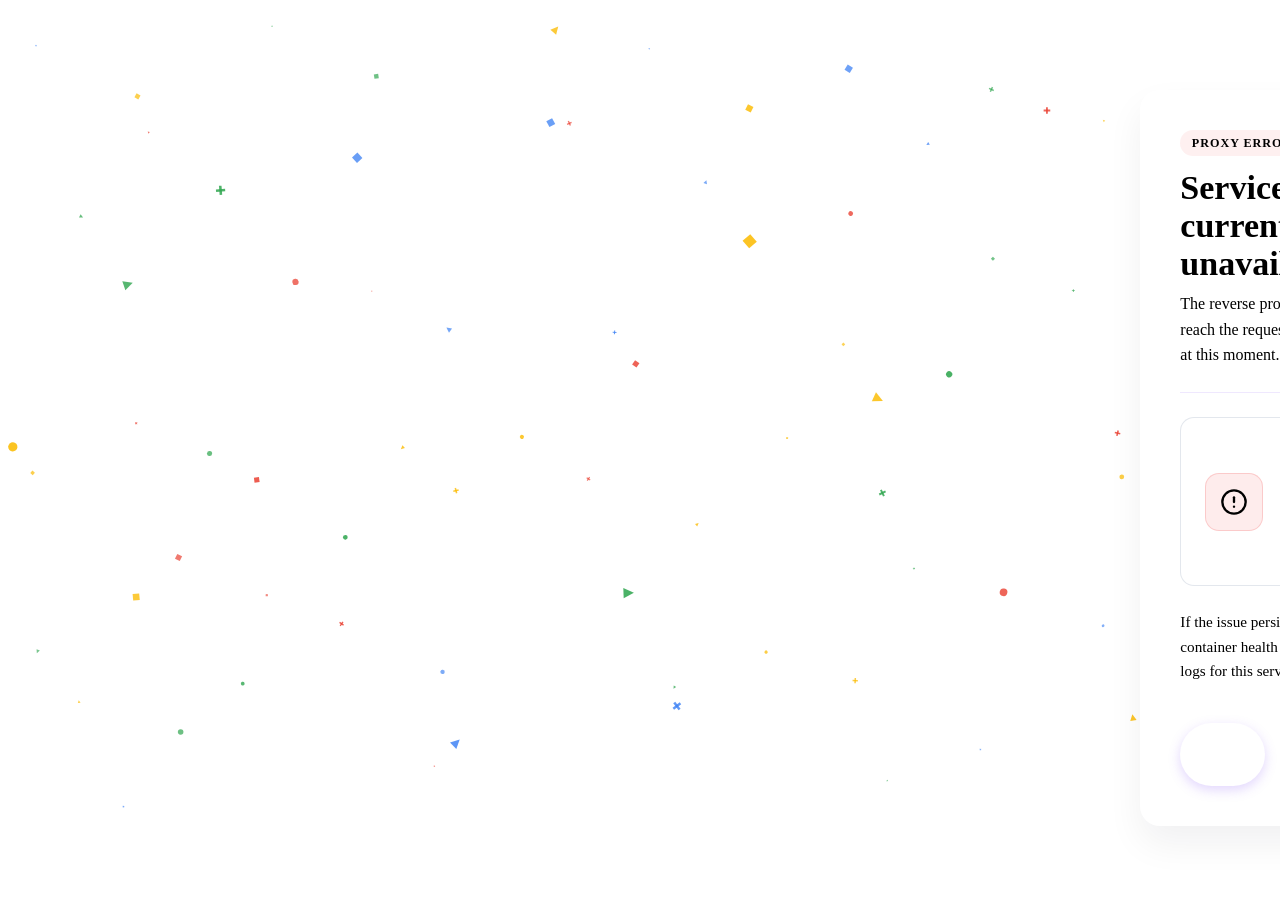
==== tools/docker/applications/nginx/configs/html/index/service-unavailable.html @ beee0c00 "feat: add PostgreSQL stack, implement service-specific error pages, and improve catalog generation l" ====
<!DOCTYPE html>
<html lang="en">

<head>
    <meta charset="UTF-8">
    <meta name="viewport" content="width=device-width, initial-scale=1.0">
    <title>Service Unavailable</title>
    <link rel="stylesheet" href="/styles.css">
    <style>
        body {
            display: flex;
            align-items: center;
            justify-content: center;
            min-height: 100vh;
        }

        .shell {
            width: min(760px, 94vw);
            padding: 0;
        }

        .error-card {
            background: linear-gradient(180deg, #ffffff 0%, var(--surface-soft) 100%);
            border: 1px solid var(--card-border);
            border-radius: 20px;
            padding: 2.5rem;
            box-shadow: 0 18px 36px rgba(16, 24, 40, 0.06);
            display: flex;
            flex-direction: column;
            gap: 1.5rem;
            animation: rise .45s ease both;
        }

        .header-section {
            border-bottom: 1px solid rgba(139, 92, 246, 0.14);
            padding-bottom: 1.5rem;
        }

        .eyebrow {
            display: inline-flex;
            align-items: center;
            gap: 0.45rem;
            padding: 0.34rem 0.72rem;
            border-radius: 999px;
            font-size: 0.76rem;
            font-weight: 700;
            letter-spacing: 0.08em;
            text-transform: uppercase;
            margin-bottom: 0.8rem;
        }

        .title {
            font-size: clamp(26px, 3vw, 34px);
            margin: 0 0 0.5rem;
        }

        .subtitle {
            margin: 0;
            color: var(--muted);
            line-height: 1.6;
        }

        .service-box {
            background: rgba(255, 255, 255, 0.7);
            border: 1px solid rgba(148, 163, 184, 0.26);
            border-radius: 14px;
            padding: 1.5rem;
            display: flex;
            align-items: center;
            gap: 1.2rem;
        }

        .service-icon-large {
            width: 56px;
            height: 56px;
            border-radius: 14px;
            background: rgba(239, 68, 68, 0.1);
            color: var(--danger);
            display: grid;
            place-items: center;
            flex-shrink: 0;
            border: 1px solid rgba(239, 68, 68, 0.2);
        }

        .service-icon-large svg {
            width: 28px;
            height: 28px;
        }

        .service-details {
            display: grid;
            gap: 0.2rem;
        }

        .service-label {
            font-size: 0.75rem;
            font-weight: 700;
            color: var(--muted);
            text-transform: uppercase;
            letter-spacing: 0.08em;
            margin: 0;
        }

        .service-name {
            font-size: 1.5rem;
            font-weight: 700;
            color: var(--text);
            margin: 0;
            word-break: break-word;
            line-height: 1.2;
        }

        .actions {
            margin-top: 1rem;
            display: flex;
            gap: 1rem;
        }

        .btn {
            display: inline-flex;
            align-items: center;
            justify-content: center;
            padding: 0.76rem 1.4rem;
            border-radius: 999px;
            font-weight: 600;
            font-size: 0.95rem;
            text-decoration: none;
            cursor: pointer;
            transition: transform 120ms ease, filter 120ms ease, box-shadow 120ms ease;
            border: 0;
        }

        .btn:hover {
            transform: translateY(-1px);
            filter: brightness(1.02);
        }

        .btn.primary {
            background: linear-gradient(120deg, var(--accent), var(--accent-2));
            color: #ffffff;
            box-shadow: 0 4px 12px rgba(139, 92, 246, 0.25);
        }

        .btn.secondary {
            background: rgba(255, 255, 255, 0.7);
            color: var(--text);
            border: 1px solid rgba(148, 163, 184, 0.36);
        }

        @media (max-width: 640px) {
            .actions {
                flex-direction: column;
            }

            .error-card {
                padding: 1.5rem;
            }
        }
    </style>
</head>

<body>
    <canvas id="antigravity-canvas"></canvas>
    <main class="shell">
        <div class="error-card">
            <div class="header-section">
                <span class="eyebrow"
                    style="border-color: rgba(239, 68, 68, 0.2); background: rgba(239, 68, 68, 0.08); color: var(--danger);">Proxy
                    Error</span>
                <h1 id="title" class="title">Service currently unavailable</h1>
                <p class="subtitle">The reverse proxy could not reach the requested upstream at this moment.</p>
            </div>

            <div class="service-box">
                <div class="service-icon-large">
                    <svg viewBox="0 0 24 24" fill="none" stroke="currentColor" stroke-width="2" stroke-linecap="round"
                        stroke-linejoin="round">
                        <circle cx="12" cy="12" r="10"></circle>
                        <line x1="12" y1="8" x2="12" y2="12"></line>
                        <line x1="12" y1="16" x2="12.01" y2="16"></line>
                    </svg>
                </div>
                <div class="service-details">
                    <p class="service-label">Impacted service</p>
                    <p id="serviceName" class="service-name">Unknown service</p>
                </div>
            </div>

            <p class="subtitle" style="font-size: 0.95rem;">If the issue persists, check the container health and NGINX
                logs for this service route.</p>

            <div class="actions">
                <button class="btn primary" type="button" onclick="window.location.reload()">Try again</button>
                <a class="btn secondary" href="/">Back to catalog</a>
            </div>
        </div>
    </main>

    <script>
        function inferServiceFromPath(pathname = '') {
            const normalized = (pathname || '').toLowerCase();

            const pathMatchers = [
                { test: (path) => path.startsWith('/alertmanager'), name: 'Alertmanager' },
                { test: (path) => path.startsWith('/authentik') || path.startsWith('/api/v3') || path.startsWith('/static/') || path.startsWith('/ws/'), name: 'Authentik' },
                { test: (path) => path.startsWith('/grafana'), name: 'Grafana' },
                { test: (path) => path.startsWith('/jenkins'), name: 'Jenkins' },
                { test: (path) => path.startsWith('/nginx-exporter'), name: 'Nginx Exporter' },
                { test: (path) => path.startsWith('/pgadmin'), name: 'PgAdmin' },
                { test: (path) => path.startsWith('/postgres.exporter'), name: 'Postgres Exporter' },
                { test: (path) => path.startsWith('/portainer') || path.startsWith('/api/websocket'), name: 'Portainer' },
                { test: (path) => path.startsWith('/prometheus') || path.startsWith('/query'), name: 'Prometheus' },
                { test: (path) => path.startsWith('/redisinsight.exporter'), name: 'Redis Exporter' },
                { test: (path) => path.startsWith('/redisinsight'), name: 'RedisInsight' }
            ];

            const match = pathMatchers.find((item) => item.test(normalized));
            return match ? match.name : '';
        }

        function parseServiceName() {
            const params = new URLSearchParams(window.location.search);
            const raw = (params.get('service') || '').trim();
            if (raw) return raw;

            const byPath = inferServiceFromPath(window.location.pathname || '');
            if (byPath) return byPath;

            return 'Unknown service';
        }

        document.getElementById('serviceName').textContent = parseServiceName();

        /* ── Antigravity Confetti Engine ── */
        const canvas = document.getElementById('antigravity-canvas');
        const ctx = canvas.getContext('2d');

        // Smooth mouse tracking
        let mouseNormX = 0; // -1 to 1 (left to right)
        let mouseNormY = 0; // -1 to 1 (top to bottom)
        let smoothMouseX = 0;
        let smoothMouseY = 0;

        const GOOGLE_COLORS = ['#EA4335', '#4285F4', '#FBBC05', '#34A853'];
        const SHAPE_TYPES = ['circle', 'square', 'triangle', 'plus'];
        const PARTICLE_COUNT = 80;
        const PARALLAX_STRENGTH = 60; // max px shift at depth 1.0

        function resizeCanvas() {
            canvas.width = window.innerWidth;
            canvas.height = window.innerHeight;
        }
        window.addEventListener('resize', () => { resizeCanvas(); seedParticles(); });
        resizeCanvas();

        // Poisson-ish distribution: divide viewport into a grid and jitter
        function poissonSeed(count, w, h) {
            const cols = Math.ceil(Math.sqrt(count * (w / h)));
            const rows = Math.ceil(count / cols);
            const cellW = w / cols;
            const cellH = h / rows;
            const pts = [];
            for (let r = 0; r < rows; r++) {
                for (let c = 0; c < cols; c++) {
                    if (pts.length >= count) break;
                    pts.push({
                        x: (c + Math.random()) * cellW,
                        y: (r + Math.random()) * cellH
                    });
                }
            }
            return pts;
        }

        class Confetti {
            constructor(x, y) {
                this.baseX = x;
                this.baseY = y;
                this.depth = Math.random() * 0.8 + 0.2;     // 0.2 – 1.0 (far – near)
                this.size  = (4 + Math.random() * 8) * this.depth; // 1–9 px effective
                this.color = GOOGLE_COLORS[Math.floor(Math.random() * 4)];
                this.shape = SHAPE_TYPES[Math.floor(Math.random() * 4)];
                this.angle = Math.random() * Math.PI * 2;
                this.angleV = (Math.random() - 0.5) * 0.02;  // slow self-rotation
                this.floatSpeed = (0.15 + Math.random() * 0.35) * this.depth;
                this.driftX = (Math.random() - 0.5) * 0.2;
                this.opacity = 0.55 + this.depth * 0.35;     // far = faint, near = vivid
                this.y = this.baseY;
                this.x = this.baseX;
            }
            update() {
                // Gentle upward float
                this.y -= this.floatSpeed;
                this.x += this.driftX;
                this.angle += this.angleV;
                // Wrap when off screen
                if (this.y < -40) this.y = canvas.height + 40;
                if (this.x < -40) this.x = canvas.width + 40;
                if (this.x > canvas.width + 40) this.x = -40;
            }
            draw(ctx, px, py) {
                // Parallax offset: deeper particles move less
                const offX = px * this.depth;
                const offY = py * this.depth;
                const drawX = this.x + offX;
                const drawY = this.y + offY;

                ctx.save();
                ctx.globalAlpha = this.opacity;
                ctx.translate(drawX, drawY);
                ctx.rotate(this.angle);
                ctx.fillStyle = this.color;
                const s = this.size;
                const hs = s / 2;

                switch (this.shape) {
                    case 'circle':
                        ctx.beginPath();
                        ctx.arc(0, 0, hs, 0, Math.PI * 2);
                        ctx.fill();
                        break;
                    case 'square':
                        ctx.fillRect(-hs, -hs, s, s);
                        break;
                    case 'triangle':
                        ctx.beginPath();
                        ctx.moveTo(0, -hs);
                        ctx.lineTo(hs, hs);
                        ctx.lineTo(-hs, hs);
                        ctx.closePath();
                        ctx.fill();
                        break;
                    case 'plus': {
                        const t = s * 0.28;
                        ctx.fillRect(-t / 2, -hs, t, s);
                        ctx.fillRect(-hs, -t / 2, s, t);
                        break;
                    }
                }
                ctx.restore();
            }
        }

        let confetti = [];

        function seedParticles() {
            confetti = [];
            const positions = poissonSeed(PARTICLE_COUNT, canvas.width, canvas.height);
            positions.forEach(p => confetti.push(new Confetti(p.x, p.y)));
        }
        seedParticles();

        document.addEventListener('mousemove', (e) => {
            mouseNormX = (e.clientX / window.innerWidth  - 0.5) * 2; // -1 … 1
            mouseNormY = (e.clientY / window.innerHeight - 0.5) * 2;
        });

        function tick() {
            // Smooth interpolation toward target mouse position
            smoothMouseX += (mouseNormX - smoothMouseX) * 0.08;
            smoothMouseY += (mouseNormY - smoothMouseY) * 0.08;

            ctx.clearRect(0, 0, canvas.width, canvas.height);

            // Global parallax offset (opposite direction of mouse)
            const px = -smoothMouseX * PARALLAX_STRENGTH;
            const py = -smoothMouseY * PARALLAX_STRENGTH;

            confetti.forEach(c => {
                c.update();
                c.draw(ctx, px, py);
            });
            
            requestAnimationFrame(tick);
        }
        tick();
    </script>
</body>

</html>
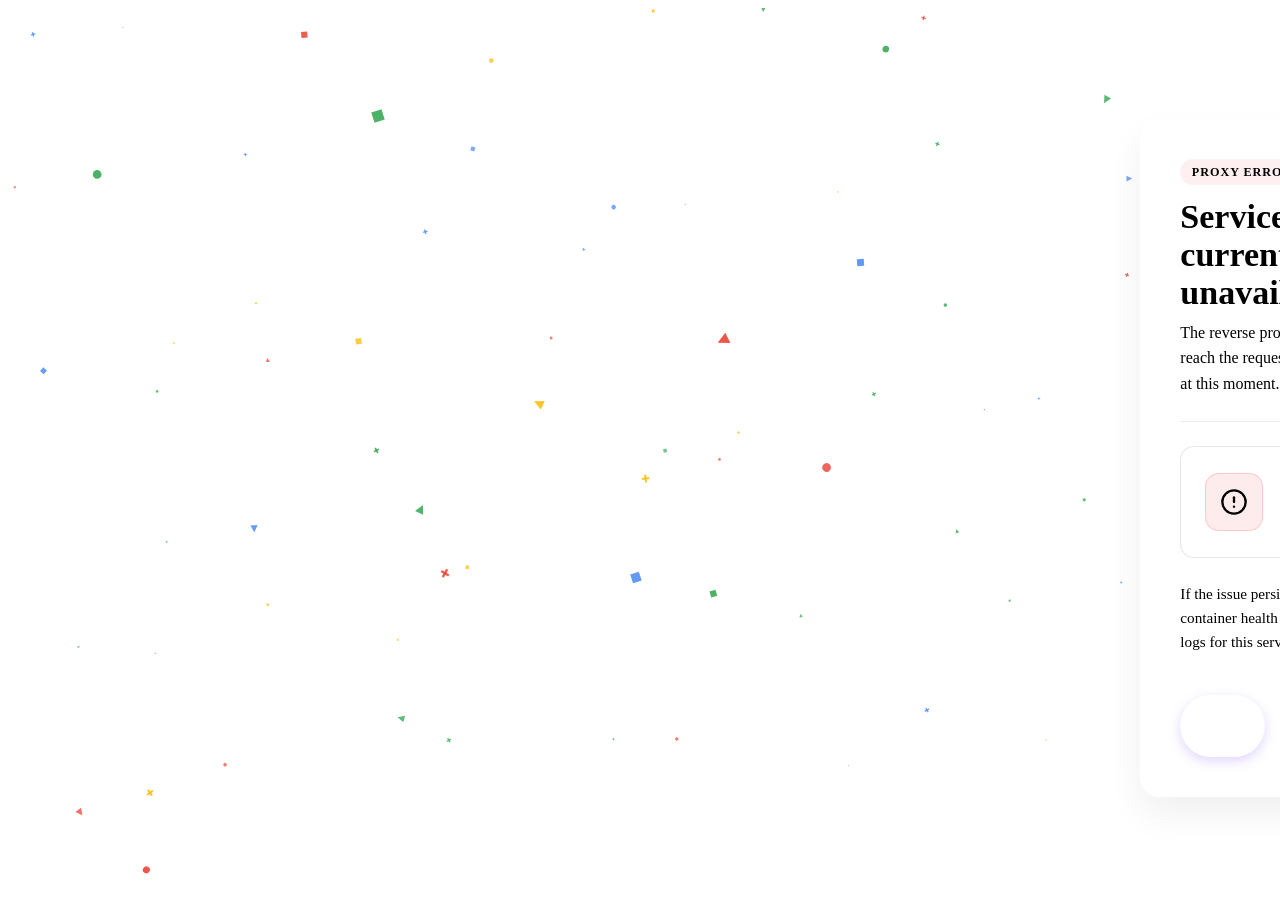
==== commit dcc78d37: "feat: integrate WAHA application, implement health check logic with auth handling, and update servic" ====
--- a/tools/docker/applications/nginx/configs/html/index/service-unavailable.html
+++ b/tools/docker/applications/nginx/configs/html/index/service-unavailable.html
@@ -182,7 +182,7 @@
                 </div>
                 <div class="service-details">
                     <p class="service-label">Impacted service</p>
-                    <p id="serviceName" class="service-name">Unknown service</p>
+                    <p id="serviceName" class="service-name">[[SERVICE_NAME]]</p>
                 </div>
             </div>
 
@@ -200,31 +200,36 @@
         function inferServiceFromPath(pathname = '') {
             const normalized = (pathname || '').toLowerCase();
 
-            const pathMatchers = [
-                { test: (path) => path.startsWith('/alertmanager'), name: 'Alertmanager' },
-                { test: (path) => path.startsWith('/authentik') || path.startsWith('/api/v3') || path.startsWith('/static/') || path.startsWith('/ws/'), name: 'Authentik' },
-                { test: (path) => path.startsWith('/grafana'), name: 'Grafana' },
-                { test: (path) => path.startsWith('/jenkins'), name: 'Jenkins' },
-                { test: (path) => path.startsWith('/nginx-exporter'), name: 'Nginx Exporter' },
-                { test: (path) => path.startsWith('/pgadmin'), name: 'PgAdmin' },
-                { test: (path) => path.startsWith('/postgres.exporter'), name: 'Postgres Exporter' },
-                { test: (path) => path.startsWith('/portainer') || path.startsWith('/api/websocket'), name: 'Portainer' },
-                { test: (path) => path.startsWith('/prometheus') || path.startsWith('/query'), name: 'Prometheus' },
-                { test: (path) => path.startsWith('/redisinsight.exporter'), name: 'Redis Exporter' },
-                { test: (path) => path.startsWith('/redisinsight'), name: 'RedisInsight' }
-            ];
+            const pathMatchers = [];
 
             const match = pathMatchers.find((item) => item.test(normalized));
             return match ? match.name : '';
         }
 
         function parseServiceName() {
+            // 0. Check if Nginx injected a name via sub_filter
+            const el = document.getElementById('serviceName');
+            const placeholder = '[[SERVICE_NAME]]';
+            const current = el.textContent.trim();
+            if (current && current !== placeholder && current !== 'Unknown service') {
+                return current;
+            }
+
+            // 1. Try to get from ?service= parameter
             const params = new URLSearchParams(window.location.search);
             const raw = (params.get('service') || '').trim();
             if (raw) return raw;
 
+            // 2. Try to infer from path mapping
             const byPath = inferServiceFromPath(window.location.pathname || '');
             if (byPath) return byPath;
+
+            // 3. Dynamic fallback: Use the first part of the path (e.g., /waha/ -> Waha)
+            const pathParts = window.location.pathname.split('/').filter(Boolean);
+            if (pathParts.length > 0) {
+                const first = pathParts[0];
+                return first.charAt(0).toUpperCase() + first.slice(1);
+            }
 
             return 'Unknown service';
         }
@@ -277,7 +282,7 @@
                 this.baseX = x;
                 this.baseY = y;
                 this.depth = Math.random() * 0.8 + 0.2;     // 0.2 – 1.0 (far – near)
-                this.size  = (4 + Math.random() * 8) * this.depth; // 1–9 px effective
+                this.size = (4 + Math.random() * 8) * this.depth; // 1–9 px effective
                 this.color = GOOGLE_COLORS[Math.floor(Math.random() * 4)];
                 this.shape = SHAPE_TYPES[Math.floor(Math.random() * 4)];
                 this.angle = Math.random() * Math.PI * 2;
@@ -351,7 +356,7 @@
         seedParticles();
 
         document.addEventListener('mousemove', (e) => {
-            mouseNormX = (e.clientX / window.innerWidth  - 0.5) * 2; // -1 … 1
+            mouseNormX = (e.clientX / window.innerWidth - 0.5) * 2; // -1 … 1
             mouseNormY = (e.clientY / window.innerHeight - 0.5) * 2;
         });
 
@@ -370,7 +375,7 @@
                 c.update();
                 c.draw(ctx, px, py);
             });
-            
+
             requestAnimationFrame(tick);
         }
         tick();
